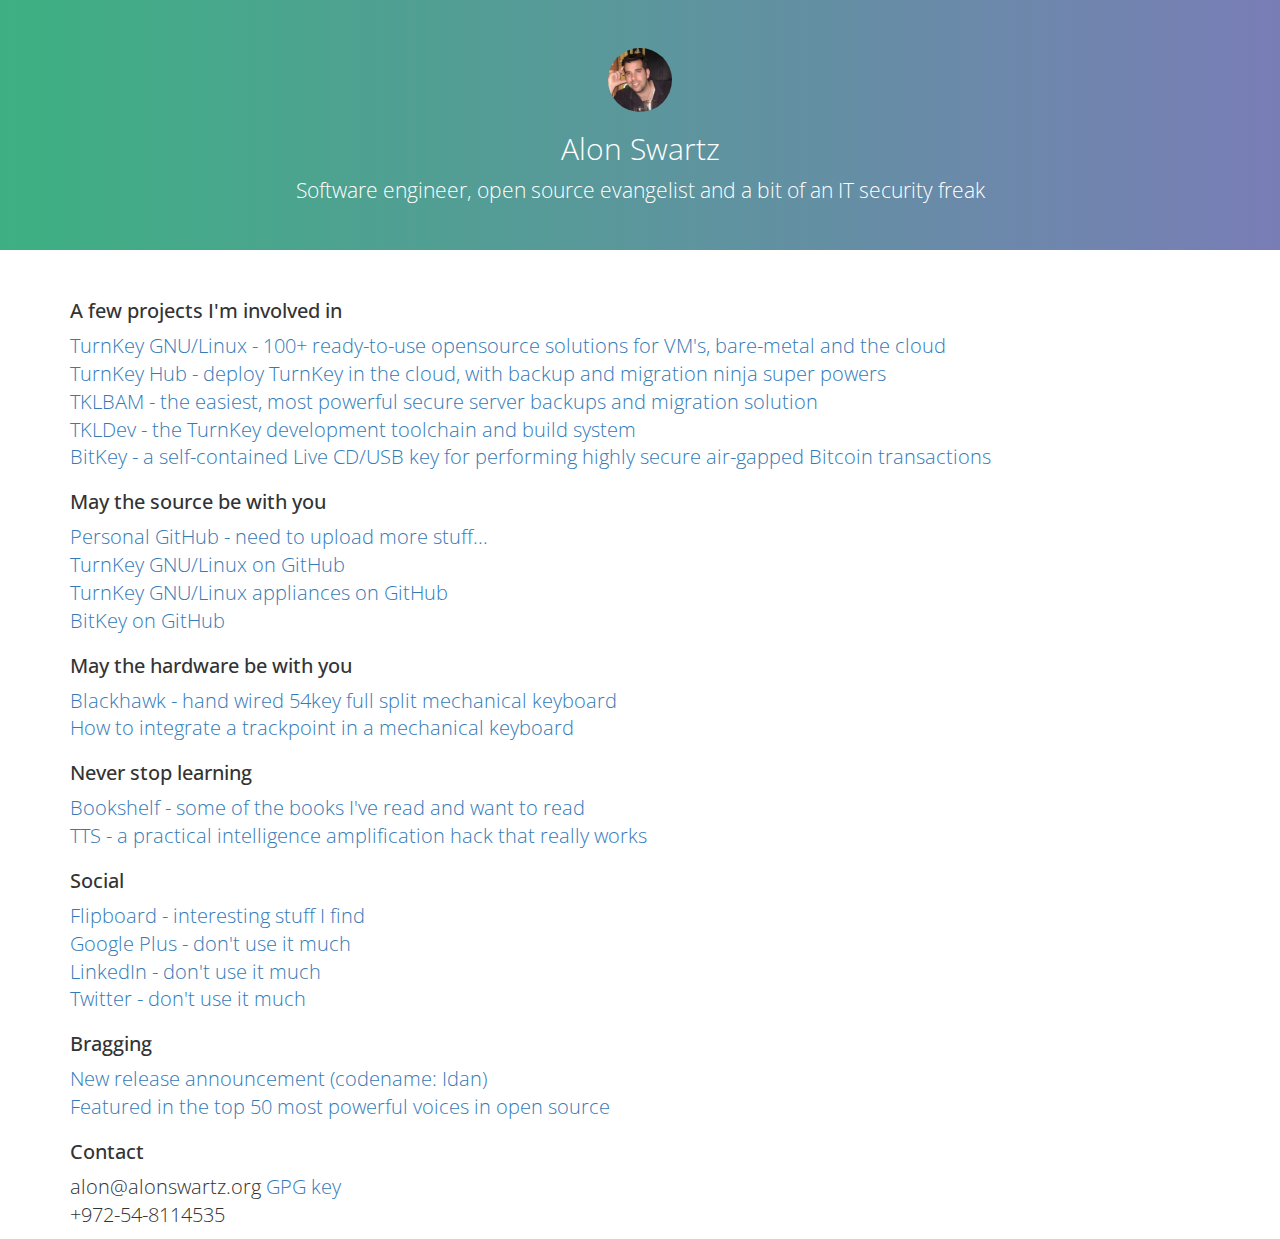
==== index.html @ 0eee307c "added trackpoint references" ====
<!DOCTYPE html>
<html lang="en">

<head>
  <meta charset="utf-8">
  <meta http-equiv="X-UA-Compatible" content="IE=edge">
  <meta name="viewport" content="width=device-width, initial-scale=1">

  <title>Alon Swartz</title>
  <link href="http://netdna.bootstrapcdn.com/bootstrap/3.3.1/css/bootstrap.min.css" rel="stylesheet" type="text/css">
  <link href="https://fonts.googleapis.com/css?family=Open+Sans:400,300,600,700,800" rel="stylesheet" type="text/css">
  <link rel="stylesheet" href="css/style.css" type="text/css">
  <link rel="shortcut icon" href="img/favicon.png">

  <script>
    (function(i,s,o,g,r,a,m){i['GoogleAnalyticsObject']=r;i[r]=i[r]||function(){
    (i[r].q=i[r].q||[]).push(arguments)},i[r].l=1*new Date();a=s.createElement(o),
    m=s.getElementsByTagName(o)[0];a.async=1;a.src=g;m.parentNode.insertBefore(a,m)
    })(window,document,'script','//www.google-analytics.com/analytics.js','ga');
    ga('create', 'UA-12889643-2', 'auto');
    ga('send', 'pageview');
  </script>
</head>

<body>
  <div class="jumbotron">
    <div class="container">
      <img width="64" height="64" src="img/alonswartz.png" class="img-circle"/>
      <h2>Alon Swartz</h2>
      <p>Software engineer, open source evangelist and a bit of an IT security freak</p>
    </div>
  </div>

  <div class="container container-links">
    <h1>A few projects I'm involved in</h1>
    <ul class="list-unstyled">
      <li><a href="http://www.turnkeylinux.org">TurnKey GNU/Linux - 100+ ready-to-use opensource solutions for VM's, bare-metal and the cloud</a></li>
      <li><a href="https://hub.turnkeylinux.org">TurnKey Hub - deploy TurnKey in the cloud, with backup and migration ninja super powers</a></li>
      <li><a href="http://www.turnkeylinux.org/tklbam">TKLBAM - the easiest, most powerful secure server backups and migration solution</a></li>
      <li><a href="https://www.turnkeylinux.org/tkldev">TKLDev - the TurnKey development toolchain and build system</a></li>
      <li><a href="http://bitkey.io">BitKey - a self-contained Live CD/USB key for performing highly secure air-gapped Bitcoin transactions</a></li>
    </ul>

    <h1>May the source be with you</h1>
    <ul class="list-unstyled">
      <li><a href="https://www.github.com/alonswartz">Personal GitHub - need to upload more stuff...</a></li>
      <li><a href="https://www.github.com/turnkeylinux">TurnKey GNU/Linux on GitHub</a></li>
      <li><a href="https://www.github.com/turnkeylinux-apps">TurnKey GNU/Linux appliances on GitHub</a></li>
      <li><a href="https://www.github.com/bitkey">BitKey on GitHub</a></li>
    </ul>

    <h1>May the hardware be with you</h1>
    <ul class="list-unstyled">
      <li><a href="/keyboards/blackhawk">Blackhawk - hand wired 54key full split mechanical keyboard</a></li>
      <li><a href="https://github.com/alonswartz/trackpoint">How to integrate a trackpoint in a mechanical keyboard</a></li>
    </ul>

    <h1>Never stop learning</h1>
    <ul class="list-unstyled">
      <li><a href="books/">Bookshelf - some of the books I've read and want to read</a></li>
      <li><a href="http://www.turnkeylinux.org/blog/practical-intelligence-amplification">TTS - a practical intelligence amplification hack that really works</a></li>
    </ul>

    <h1>Social</h1>
    <ul class="list-unstyled">
      <li><a href="https://flipboard.com/profile/alonswartz">Flipboard - interesting stuff I find</a></li>
      <li><a href="https://www.google.com/+alonswartz">Google Plus - don't use it much</a></li>
      <li><a href="https://www.linkedin.com/in/alonswartz">LinkedIn - don't use it much</a></li>
      <li><a href="https://www.twitter.com/alonswartz">Twitter - don't use it much</a></li>
    </ul>

    <h1>Bragging</h1>
    <ul class="list-unstyled">
      <li><a href="http://www.turnkeylinux.org/announcing-idan">New release announcement (codename: Idan)</a></li>
      <li><a href="http://www.mindtouch.com/blog/2010/03/17/mpv">Featured in the top 50 most powerful voices in open source</a></li>
    </ul>

    <h1>Contact</h1>
    <ul class="list-unstyled">
      <li>alon@alonswartz.org <a href="https://keybase.io/alonswartz">GPG key</a></li>
      <li>+972-54-8114535</li>
    </ul>
  </div>

</body>

</html>
---- css/style.css ----
body {
  font-family: "Open Sans", "FreightSansPro", "Helvetica Neue", Helvetica, Arial, sans-serif;
}
.jumbotron {
  color: #fff;
  text-align: center;
  height: 250px;
  background: -webkit-gradient(linear, 0% 0%, 100% 0%, from(rgb(61, 176, 130)), to(rgb(121, 125, 182)));
}
.jumbotron h2 {
  font-weight: 100;
}
.container-links h1 {
  font-size: 140%;
}
.container-links li {
  font-size: 140%;
  font-weight: 100;
}
.gr_grid_book_container {
  float: left;
  width: 98px;
  height: 160px;
  padding: 0px 0px;
  overflow: hidden;
}
.gr_grid_branding {
  display: none;
}
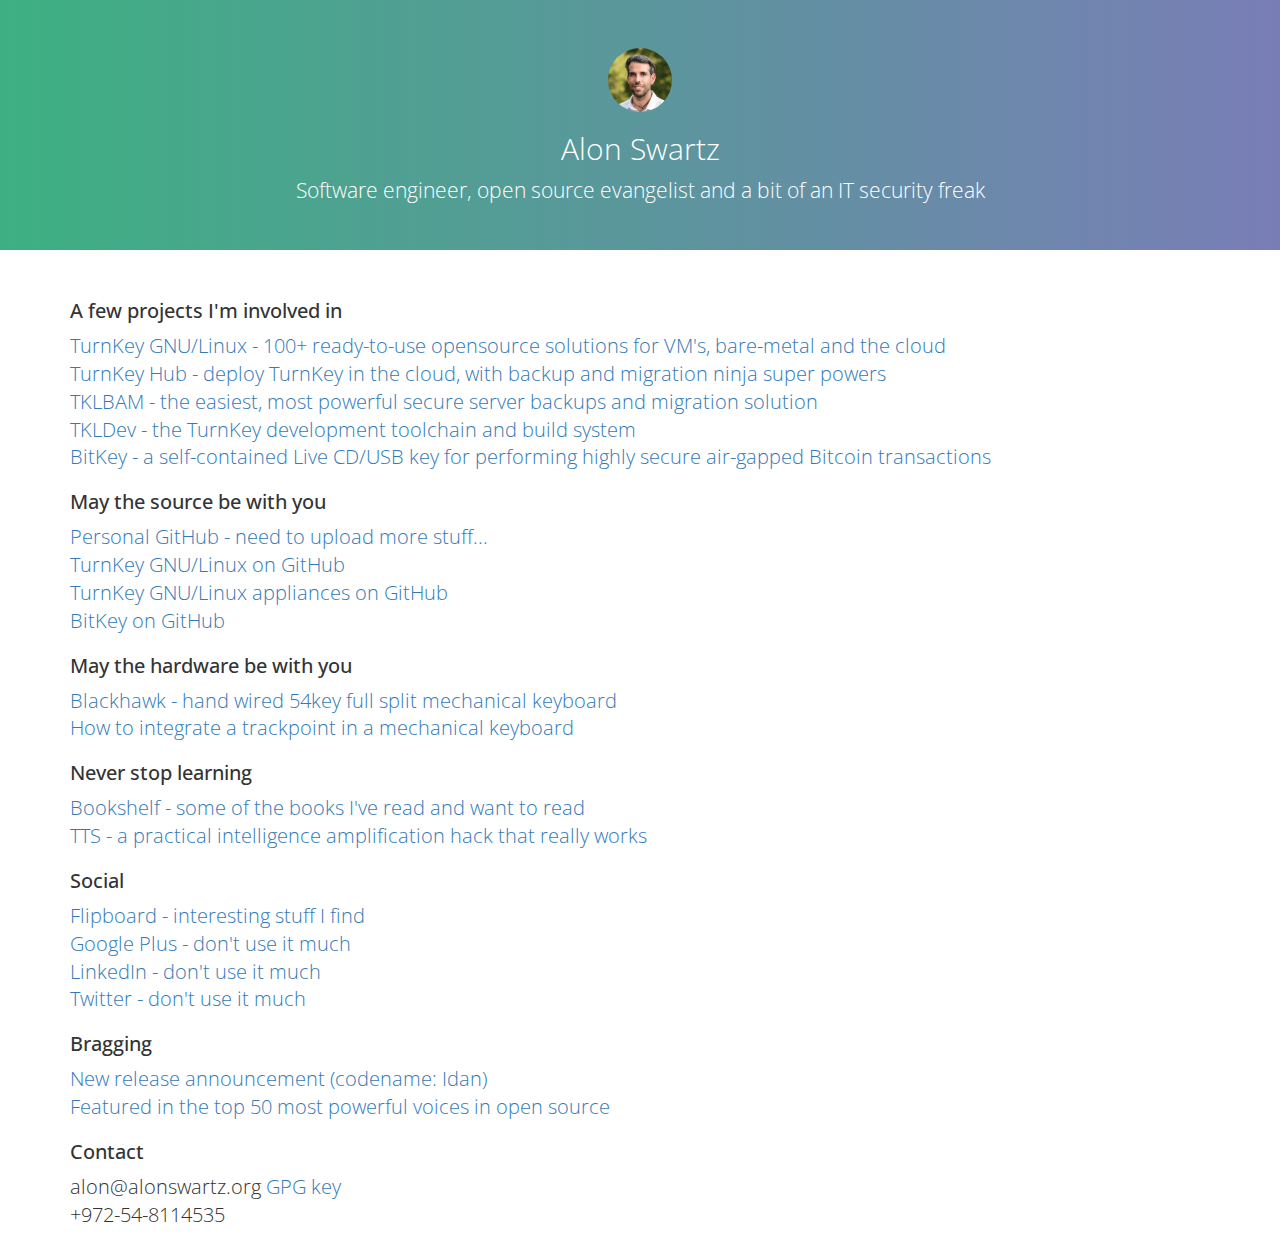
==== commit a7f4765e: "updated profile pic" ====
--- a/index.html
+++ b/index.html
@@ -1,87 +1,86 @@
-<!DOCTYPE html>
+<!doctype html>
 <html lang="en">
-
 <head>
   <meta charset="utf-8">
   <meta http-equiv="X-UA-Compatible" content="IE=edge">
   <meta name="viewport" content="width=device-width, initial-scale=1">
-
   <title>Alon Swartz</title>
   <link href="http://netdna.bootstrapcdn.com/bootstrap/3.3.1/css/bootstrap.min.css" rel="stylesheet" type="text/css">
   <link href="https://fonts.googleapis.com/css?family=Open+Sans:400,300,600,700,800" rel="stylesheet" type="text/css">
-  <link rel="stylesheet" href="css/style.css" type="text/css">
-  <link rel="shortcut icon" href="img/favicon.png">
-
-  <script>
-    (function(i,s,o,g,r,a,m){i['GoogleAnalyticsObject']=r;i[r]=i[r]||function(){
-    (i[r].q=i[r].q||[]).push(arguments)},i[r].l=1*new Date();a=s.createElement(o),
-    m=s.getElementsByTagName(o)[0];a.async=1;a.src=g;m.parentNode.insertBefore(a,m)
-    })(window,document,'script','//www.google-analytics.com/analytics.js','ga');
-    ga('create', 'UA-12889643-2', 'auto');
-    ga('send', 'pageview');
-  </script>
+  <link rel="stylesheet" href="./css/style.css" type="text/css">
+  <link rel="shortcut icon" href="./img/favicon.ico">
+<script>
+  (function(i,s,o,g,r,a,m){i['GoogleAnalyticsObject']=r;i[r]=i[r]||function(){
+  (i[r].q=i[r].q||[]).push(arguments)},i[r].l=1*new Date();a=s.createElement(o),
+  m=s.getElementsByTagName(o)[0];a.async=1;a.src=g;m.parentNode.insertBefore(a,m)
+  })(window,document,'script','//www.google-analytics.com/analytics.js','ga');
+  ga('create', 'UA-12889643-2', 'auto');
+  ga('send', 'pageview');
+</script>
 </head>
 
 <body>
-  <div class="jumbotron">
-    <div class="container">
-      <img width="64" height="64" src="img/alonswartz.png" class="img-circle"/>
-      <h2>Alon Swartz</h2>
-      <p>Software engineer, open source evangelist and a bit of an IT security freak</p>
-    </div>
+<div class="jumbotron">
+  <div class="container">
+    <a href="/"><img width="64" height="64" src="./img/alonswartz.png" class="img-circle"/></a>
+    <h2>Alon Swartz</h2>
+    <p>Software engineer, open source evangelist and a bit of an IT security freak</p>
   </div>
+</div>
+  
+<div class="container container-links">
+  <h1>A few projects I'm involved in</h1>
+  <ul class="list-unstyled">
+    <li><a href="http://www.turnkeylinux.org">TurnKey GNU/Linux - 100+ ready-to-use opensource solutions for VM's, bare-metal and the cloud</a></li>
+    <li><a href="https://hub.turnkeylinux.org">TurnKey Hub - deploy TurnKey in the cloud, with backup and migration ninja super powers</a></li>
+    <li><a href="http://www.turnkeylinux.org/tklbam">TKLBAM - the easiest, most powerful secure server backups and migration solution</a></li>
+    <li><a href="https://www.turnkeylinux.org/tkldev">TKLDev - the TurnKey development toolchain and build system</a></li>
+    <li><a href="http://bitkey.io">BitKey - a self-contained Live CD/USB key for performing highly secure air-gapped Bitcoin transactions</a></li>
+  </ul>
 
-  <div class="container container-links">
-    <h1>A few projects I'm involved in</h1>
-    <ul class="list-unstyled">
-      <li><a href="http://www.turnkeylinux.org">TurnKey GNU/Linux - 100+ ready-to-use opensource solutions for VM's, bare-metal and the cloud</a></li>
-      <li><a href="https://hub.turnkeylinux.org">TurnKey Hub - deploy TurnKey in the cloud, with backup and migration ninja super powers</a></li>
-      <li><a href="http://www.turnkeylinux.org/tklbam">TKLBAM - the easiest, most powerful secure server backups and migration solution</a></li>
-      <li><a href="https://www.turnkeylinux.org/tkldev">TKLDev - the TurnKey development toolchain and build system</a></li>
-      <li><a href="http://bitkey.io">BitKey - a self-contained Live CD/USB key for performing highly secure air-gapped Bitcoin transactions</a></li>
-    </ul>
+  <h1>May the source be with you</h1>
+  <ul class="list-unstyled">
+    <li><a href="https://www.github.com/alonswartz">Personal GitHub - need to upload more stuff...</a></li>
+    <li><a href="https://www.github.com/turnkeylinux">TurnKey GNU/Linux on GitHub</a></li>
+    <li><a href="https://www.github.com/turnkeylinux-apps">TurnKey GNU/Linux appliances on GitHub</a></li>
+    <li><a href="https://www.github.com/bitkey">BitKey on GitHub</a></li>
+  </ul>
 
-    <h1>May the source be with you</h1>
-    <ul class="list-unstyled">
-      <li><a href="https://www.github.com/alonswartz">Personal GitHub - need to upload more stuff...</a></li>
-      <li><a href="https://www.github.com/turnkeylinux">TurnKey GNU/Linux on GitHub</a></li>
-      <li><a href="https://www.github.com/turnkeylinux-apps">TurnKey GNU/Linux appliances on GitHub</a></li>
-      <li><a href="https://www.github.com/bitkey">BitKey on GitHub</a></li>
-    </ul>
+  <h1>May the hardware be with you</h1>
+  <ul class="list-unstyled">
+    <li><a href="/keyboards/blackhawk">Blackhawk - hand wired 54key full split mechanical keyboard</a></li>
+    <li><a href="https://github.com/alonswartz/trackpoint">How to integrate a trackpoint in a mechanical keyboard</a></li>
+  </ul>
 
-    <h1>May the hardware be with you</h1>
-    <ul class="list-unstyled">
-      <li><a href="/keyboards/blackhawk">Blackhawk - hand wired 54key full split mechanical keyboard</a></li>
-      <li><a href="https://github.com/alonswartz/trackpoint">How to integrate a trackpoint in a mechanical keyboard</a></li>
-    </ul>
+  <h1>Never stop learning</h1>
+  <ul class="list-unstyled">
+    <li><a href="books/">Bookshelf - some of the books I've read and want to read</a></li>
+    <li><a href="http://www.turnkeylinux.org/blog/practical-intelligence-amplification">TTS - a practical intelligence amplification hack that really works</a></li>
+  </ul>
 
-    <h1>Never stop learning</h1>
-    <ul class="list-unstyled">
-      <li><a href="books/">Bookshelf - some of the books I've read and want to read</a></li>
-      <li><a href="http://www.turnkeylinux.org/blog/practical-intelligence-amplification">TTS - a practical intelligence amplification hack that really works</a></li>
-    </ul>
+  <h1>Social</h1>
+  <ul class="list-unstyled">
+    <li><a href="https://flipboard.com/profile/alonswartz">Flipboard - interesting stuff I find</a></li>
+    <li><a href="https://www.google.com/+alonswartz">Google Plus - don't use it much</a></li>
+    <li><a href="https://www.linkedin.com/in/alonswartz">LinkedIn - don't use it much</a></li>
+    <li><a href="https://www.twitter.com/alonswartz">Twitter - don't use it much</a></li>
+  </ul>
 
-    <h1>Social</h1>
-    <ul class="list-unstyled">
-      <li><a href="https://flipboard.com/profile/alonswartz">Flipboard - interesting stuff I find</a></li>
-      <li><a href="https://www.google.com/+alonswartz">Google Plus - don't use it much</a></li>
-      <li><a href="https://www.linkedin.com/in/alonswartz">LinkedIn - don't use it much</a></li>
-      <li><a href="https://www.twitter.com/alonswartz">Twitter - don't use it much</a></li>
-    </ul>
+  <h1>Bragging</h1>
+  <ul class="list-unstyled">
+    <li><a href="http://www.turnkeylinux.org/announcing-idan">New release announcement (codename: Idan)</a></li>
+    <li><a href="http://www.mindtouch.com/blog/2010/03/17/mpv">Featured in the top 50 most powerful voices in open source</a></li>
+  </ul>
 
-    <h1>Bragging</h1>
-    <ul class="list-unstyled">
-      <li><a href="http://www.turnkeylinux.org/announcing-idan">New release announcement (codename: Idan)</a></li>
-      <li><a href="http://www.mindtouch.com/blog/2010/03/17/mpv">Featured in the top 50 most powerful voices in open source</a></li>
-    </ul>
+  <h1>Contact</h1>
+  <ul class="list-unstyled">
+    <li>alon@alonswartz.org <a href="https://keybase.io/alonswartz">GPG key</a></li>
+    <li>+972-54-8114535</li>
+  </ul>
+</div>
 
-    <h1>Contact</h1>
-    <ul class="list-unstyled">
-      <li>alon@alonswartz.org <a href="https://keybase.io/alonswartz">GPG key</a></li>
-      <li>+972-54-8114535</li>
-    </ul>
-  </div>
 
 </body>
 
 </html>
+
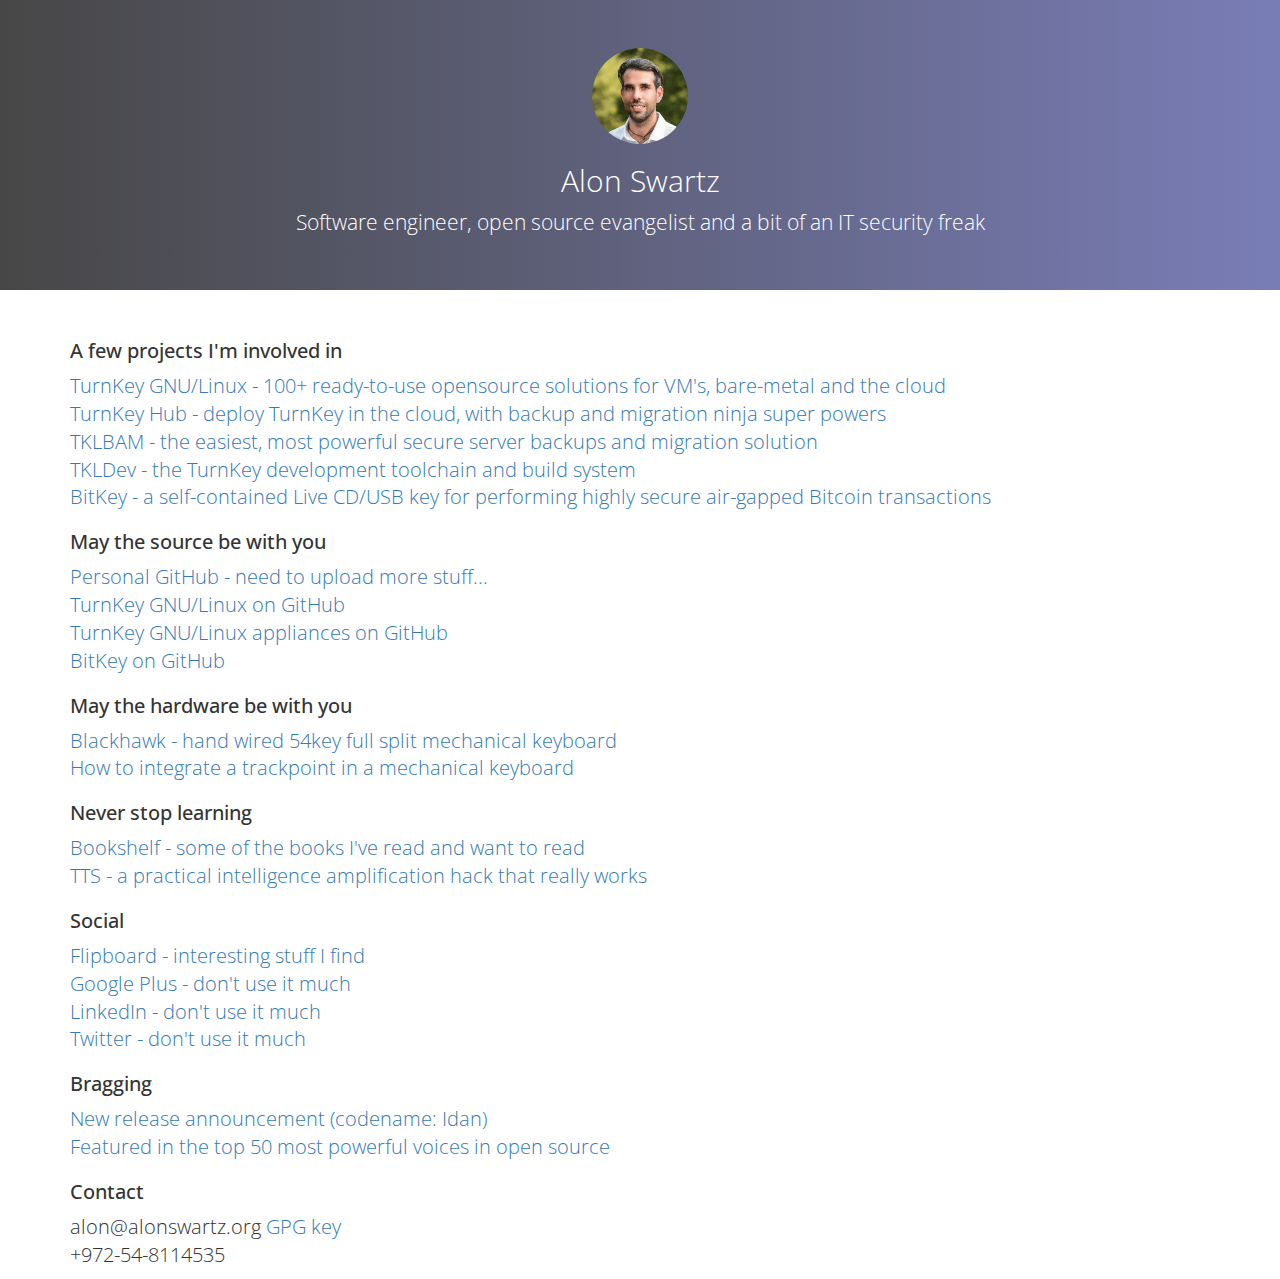
==== commit fd8c2c36: "updated header styling" ====
--- a/index.html
+++ b/index.html
@@ -22,7 +22,7 @@
 <body>
 <div class="jumbotron">
   <div class="container">
-    <a href="/"><img width="64" height="64" src="./img/alonswartz.png" class="img-circle"/></a>
+    <a href="/"><img width="96" height="96" src="./img/alonswartz.png" class="img-circle"/></a>
     <h2>Alon Swartz</h2>
     <p>Software engineer, open source evangelist and a bit of an IT security freak</p>
   </div>
--- a/css/style.css
+++ b/css/style.css
@@ -4,8 +4,8 @@
 .jumbotron {
   color: #fff;
   text-align: center;
-  height: 250px;
-  background: -webkit-gradient(linear, 0% 0%, 100% 0%, from(rgb(61, 176, 130)), to(rgb(121, 125, 182)));
+  height: 290px;
+  background: -webkit-gradient(linear, 0% 0%, 100% 0%, from(rgb(71, 71, 71)), to(rgb(121, 125, 182)));
 }
 .jumbotron h2 {
   font-weight: 100;
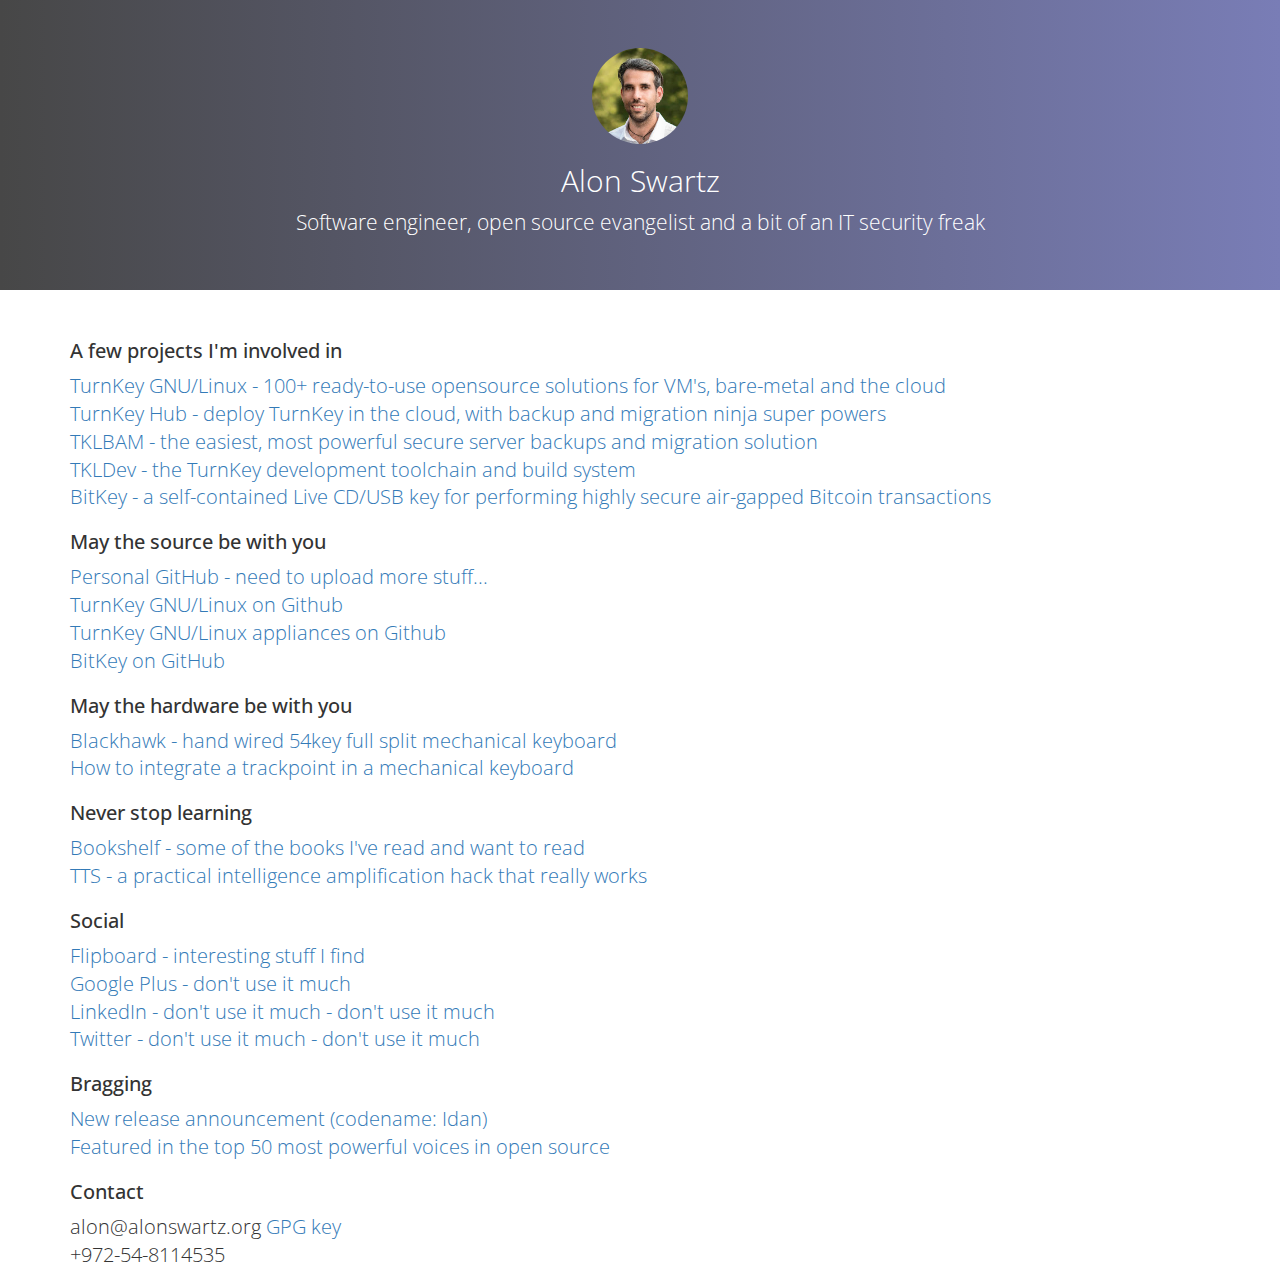
==== commit 59ecd87b: "added projects support" ====
--- a/index.html
+++ b/index.html
@@ -30,47 +30,53 @@
   
 <div class="container container-links">
   <h1>A few projects I'm involved in</h1>
-  <ul class="list-unstyled">
-    <li><a href="http://www.turnkeylinux.org">TurnKey GNU/Linux - 100+ ready-to-use opensource solutions for VM's, bare-metal and the cloud</a></li>
-    <li><a href="https://hub.turnkeylinux.org">TurnKey Hub - deploy TurnKey in the cloud, with backup and migration ninja super powers</a></li>
-    <li><a href="http://www.turnkeylinux.org/tklbam">TKLBAM - the easiest, most powerful secure server backups and migration solution</a></li>
-    <li><a href="https://www.turnkeylinux.org/tkldev">TKLDev - the TurnKey development toolchain and build system</a></li>
-    <li><a href="http://bitkey.io">BitKey - a self-contained Live CD/USB key for performing highly secure air-gapped Bitcoin transactions</a></li>
-  </ul>
+<ul class="list-unstyled">
+  <li><a href="https://www.turnkeylinux.org/">TurnKey GNU/Linux - 100+ ready-to-use opensource solutions for VM's, bare-metal and the cloud</a></li>
+  <li><a href="https://hub.turnkeylinux.org/">TurnKey Hub - deploy TurnKey in the cloud, with backup and migration ninja super powers</a></li>
+  <li><a href="https://www.turnkeylinux.org/tklbam">TKLBAM - the easiest, most powerful secure server backups and migration solution</a></li>
+  <li><a href="https://www.turnkeylinux.org/tkldev">TKLDev - the TurnKey development toolchain and build system</a></li>
+  <li><a href="https://bitkey.io">BitKey - a self-contained Live CD/USB key for performing highly secure air-gapped Bitcoin transactions</a></li>
+</ul>
+
 
   <h1>May the source be with you</h1>
-  <ul class="list-unstyled">
-    <li><a href="https://www.github.com/alonswartz">Personal GitHub - need to upload more stuff...</a></li>
-    <li><a href="https://www.github.com/turnkeylinux">TurnKey GNU/Linux on GitHub</a></li>
-    <li><a href="https://www.github.com/turnkeylinux-apps">TurnKey GNU/Linux appliances on GitHub</a></li>
-    <li><a href="https://www.github.com/bitkey">BitKey on GitHub</a></li>
-  </ul>
+<ul class="list-unstyled">
+  <li><a href="https://github.com/alonswartz">Personal GitHub - need to upload more stuff...</a></li>
+  <li><a href="https://github.com/turnkeylinux">TurnKey GNU/Linux on Github</a></li>
+  <li><a href="https://github.com/turnkeylinux-apps">TurnKey GNU/Linux appliances on Github</a></li>
+  <li><a href="https://github.com/bitkey">BitKey on GitHub</a></li>
+</ul>
+
 
   <h1>May the hardware be with you</h1>
-  <ul class="list-unstyled">
-    <li><a href="/keyboards/blackhawk">Blackhawk - hand wired 54key full split mechanical keyboard</a></li>
-    <li><a href="https://github.com/alonswartz/trackpoint">How to integrate a trackpoint in a mechanical keyboard</a></li>
-  </ul>
+<ul class="list-unstyled">
+  <li><a href="/keyboards/blackhawk">Blackhawk - hand wired 54key full split mechanical keyboard</a></li>
+  <li><a href="https://github.com/alonswartz/trackpoint">How to integrate a trackpoint in a mechanical keyboard</a></li>
+</ul>
+
 
   <h1>Never stop learning</h1>
-  <ul class="list-unstyled">
-    <li><a href="books/">Bookshelf - some of the books I've read and want to read</a></li>
-    <li><a href="http://www.turnkeylinux.org/blog/practical-intelligence-amplification">TTS - a practical intelligence amplification hack that really works</a></li>
-  </ul>
+<ul class="list-unstyled">
+  <li><a href="books/">Bookshelf - some of the books I've read and want to read</a></li>
+  <li><a href="http://www.turnkeylinux.org/blog/practical-intelligence-amplification">TTS - a practical intelligence amplification hack that really works</a></li>
+</ul>
+
 
   <h1>Social</h1>
-  <ul class="list-unstyled">
-    <li><a href="https://flipboard.com/profile/alonswartz">Flipboard - interesting stuff I find</a></li>
-    <li><a href="https://www.google.com/+alonswartz">Google Plus - don't use it much</a></li>
-    <li><a href="https://www.linkedin.com/in/alonswartz">LinkedIn - don't use it much</a></li>
-    <li><a href="https://www.twitter.com/alonswartz">Twitter - don't use it much</a></li>
-  </ul>
+<ul class="list-unstyled">
+  <li><a href="https://flipboard.com/profile/alonswartz">Flipboard - interesting stuff I find</a></li>
+  <li><a href="https://www.google.com/+alonswartz">Google Plus - don't use it much</a></li>
+  <li><a href="https://www.linkedin.com/in/alonswartz">LinkedIn - don't use it much - don't use it much</a></li>
+  <li><a href="https://www.twitter.com/alonswartz">Twitter - don't use it much - don't use it much</a></li>
+</ul>
+
 
   <h1>Bragging</h1>
-  <ul class="list-unstyled">
-    <li><a href="http://www.turnkeylinux.org/announcing-idan">New release announcement (codename: Idan)</a></li>
-    <li><a href="http://www.mindtouch.com/blog/2010/03/17/mpv">Featured in the top 50 most powerful voices in open source</a></li>
-  </ul>
+<ul class="list-unstyled">
+  <li><a href="http://www.turnkeylinux.org/announcing-idan">New release announcement (codename: Idan)</a></li>
+  <li><a href="http://www.mindtouch.com/blog/2010/03/17/mpv">Featured in the top 50 most powerful voices in open source</a></li>
+</ul>
+
 
   <h1>Contact</h1>
   <ul class="list-unstyled">
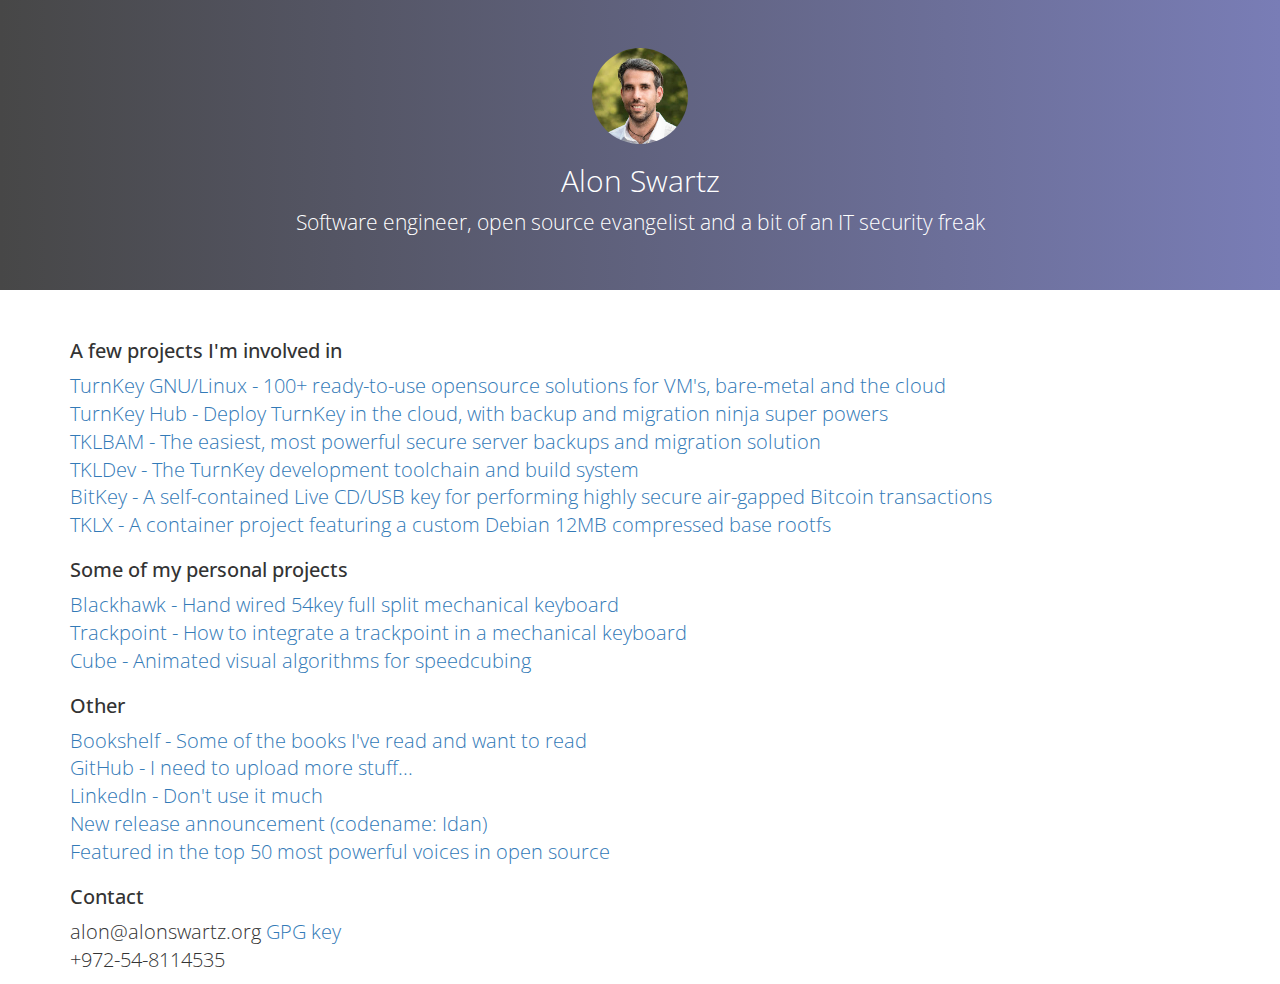
==== commit 2228f233: "reorganized and updated projects" ====
--- a/index.html
+++ b/index.html
@@ -32,47 +32,27 @@
   <h1>A few projects I'm involved in</h1>
 <ul class="list-unstyled">
   <li><a href="https://www.turnkeylinux.org/">TurnKey GNU/Linux - 100+ ready-to-use opensource solutions for VM's, bare-metal and the cloud</a></li>
-  <li><a href="https://hub.turnkeylinux.org/">TurnKey Hub - deploy TurnKey in the cloud, with backup and migration ninja super powers</a></li>
-  <li><a href="https://www.turnkeylinux.org/tklbam">TKLBAM - the easiest, most powerful secure server backups and migration solution</a></li>
-  <li><a href="https://www.turnkeylinux.org/tkldev">TKLDev - the TurnKey development toolchain and build system</a></li>
-  <li><a href="https://bitkey.io">BitKey - a self-contained Live CD/USB key for performing highly secure air-gapped Bitcoin transactions</a></li>
+  <li><a href="https://hub.turnkeylinux.org/">TurnKey Hub - Deploy TurnKey in the cloud, with backup and migration ninja super powers</a></li>
+  <li><a href="https://www.turnkeylinux.org/tklbam">TKLBAM - The easiest, most powerful secure server backups and migration solution</a></li>
+  <li><a href="https://www.turnkeylinux.org/tkldev">TKLDev - The TurnKey development toolchain and build system</a></li>
+  <li><a href="https://bitkey.io">BitKey - A self-contained Live CD/USB key for performing highly secure air-gapped Bitcoin transactions</a></li>
+  <li><a href="https://github.com/tklx/base">TKLX - A container project featuring a custom Debian 12MB compressed base rootfs</a></li>
 </ul>
 
 
-  <h1>May the source be with you</h1>
+  <h1>Some of my personal projects</h1>
 <ul class="list-unstyled">
-  <li><a href="https://github.com/alonswartz">Personal GitHub - need to upload more stuff...</a></li>
-  <li><a href="https://github.com/turnkeylinux">TurnKey GNU/Linux on Github</a></li>
-  <li><a href="https://github.com/turnkeylinux-apps">TurnKey GNU/Linux appliances on Github</a></li>
-  <li><a href="https://github.com/bitkey">BitKey on GitHub</a></li>
+  <li><a href="/keyboards/blackhawk">Blackhawk - Hand wired 54key full split mechanical keyboard</a></li>
+  <li><a href="https://github.com/alonswartz/trackpoint">Trackpoint - How to integrate a trackpoint in a mechanical keyboard</a></li>
+  <li><a href="http://www.alonswartz.org/cube">Cube - Animated visual algorithms for speedcubing</a></li>
 </ul>
 
 
-  <h1>May the hardware be with you</h1>
+  <h1>Other</h1>
 <ul class="list-unstyled">
-  <li><a href="/keyboards/blackhawk">Blackhawk - hand wired 54key full split mechanical keyboard</a></li>
-  <li><a href="https://github.com/alonswartz/trackpoint">How to integrate a trackpoint in a mechanical keyboard</a></li>
-</ul>
-
-
-  <h1>Never stop learning</h1>
-<ul class="list-unstyled">
-  <li><a href="books/">Bookshelf - some of the books I've read and want to read</a></li>
-  <li><a href="http://www.turnkeylinux.org/blog/practical-intelligence-amplification">TTS - a practical intelligence amplification hack that really works</a></li>
-</ul>
-
-
-  <h1>Social</h1>
-<ul class="list-unstyled">
-  <li><a href="https://flipboard.com/profile/alonswartz">Flipboard - interesting stuff I find</a></li>
-  <li><a href="https://www.google.com/+alonswartz">Google Plus - don't use it much</a></li>
-  <li><a href="https://www.linkedin.com/in/alonswartz">LinkedIn - don't use it much - don't use it much</a></li>
-  <li><a href="https://www.twitter.com/alonswartz">Twitter - don't use it much - don't use it much</a></li>
-</ul>
-
-
-  <h1>Bragging</h1>
-<ul class="list-unstyled">
+  <li><a href="books/">Bookshelf - Some of the books I've read and want to read</a></li>
+  <li><a href="https://github.com/alonswartz">GitHub - I need to upload more stuff...</a></li>
+  <li><a href="https://www.linkedin.com/in/alonswartz">LinkedIn - Don't use it much</a></li>
   <li><a href="http://www.turnkeylinux.org/announcing-idan">New release announcement (codename: Idan)</a></li>
   <li><a href="http://www.mindtouch.com/blog/2010/03/17/mpv">Featured in the top 50 most powerful voices in open source</a></li>
 </ul>
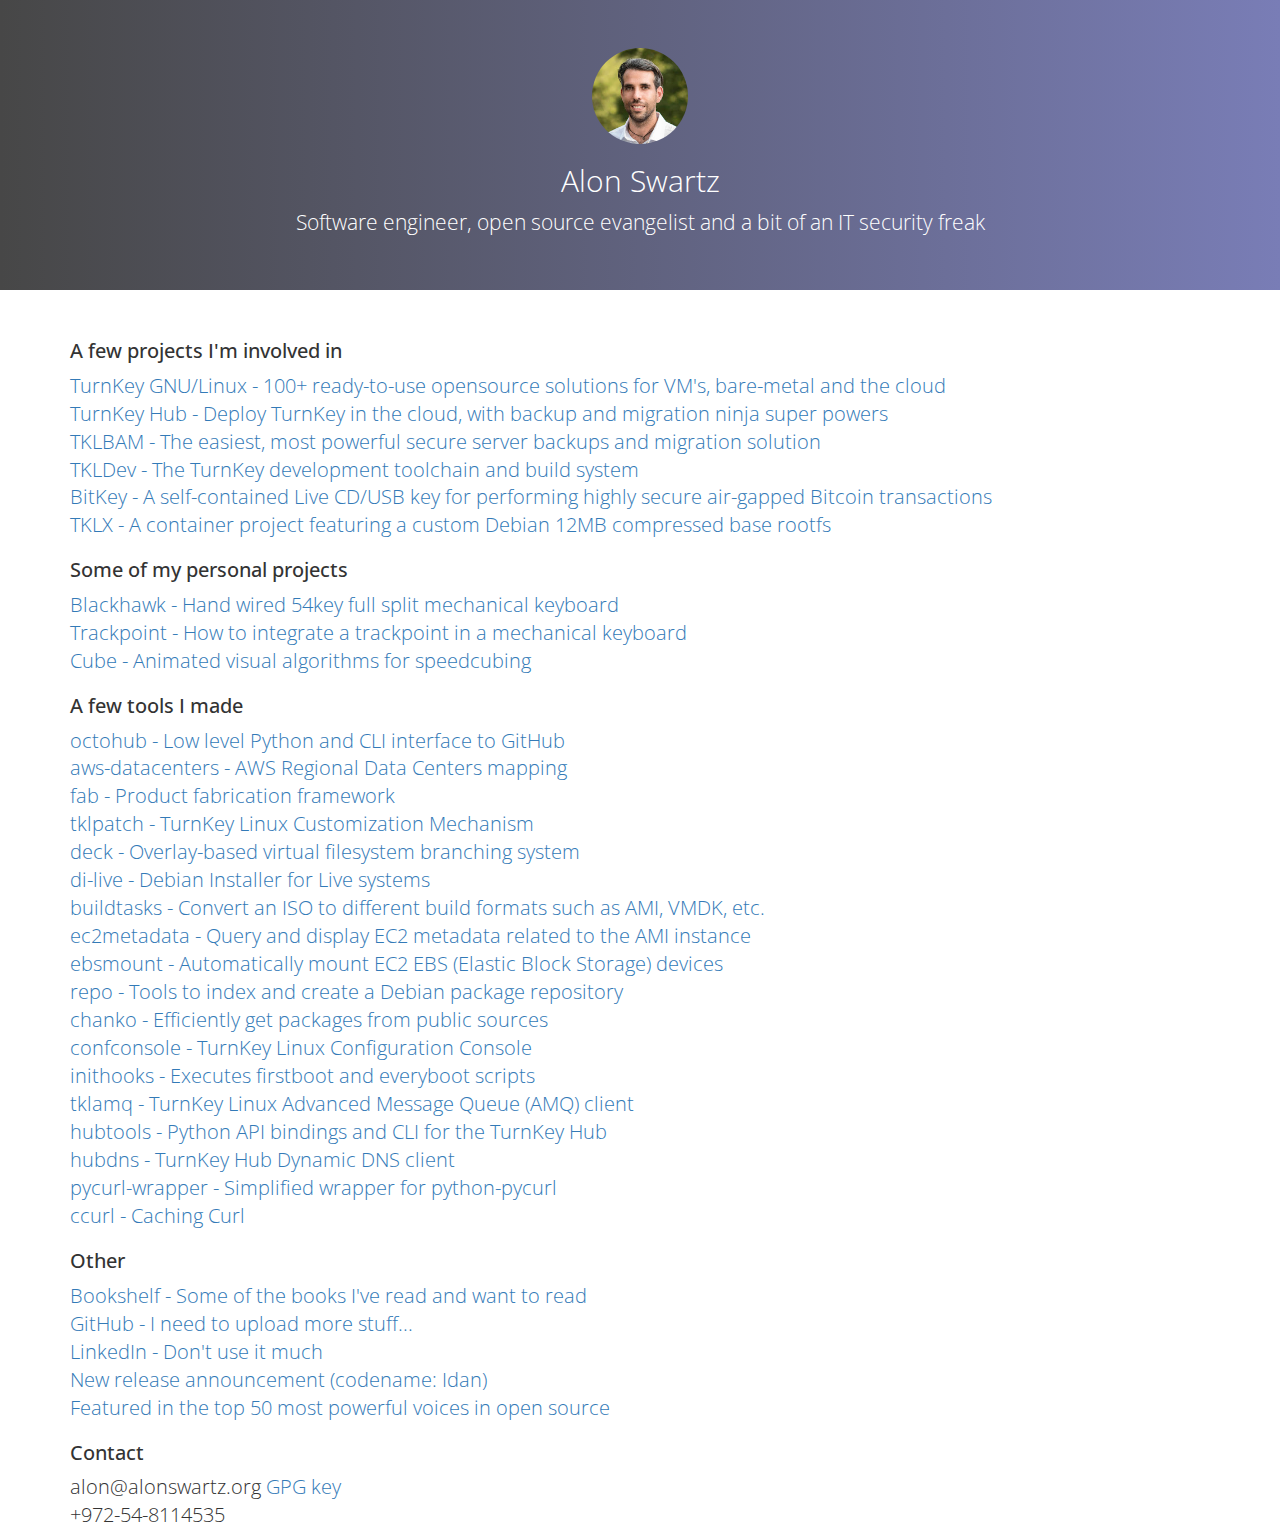
==== commit ae1b778d: "added tools" ====
--- a/index.html
+++ b/index.html
@@ -48,6 +48,29 @@
 </ul>
 
 
+  <h1>A few tools I made</h1>
+<ul class="list-unstyled">
+  <li><a href="https://github.com/turnkeylinux/octohub">octohub - Low level Python and CLI interface to GitHub</a></li>
+  <li><a href="https://github.com/turnkeylinux/aws-datacenters">aws-datacenters - AWS Regional Data Centers mapping</a></li>
+  <li><a href="https://github.com/turnkeylinux/fab">fab - Product fabrication framework</a></li>
+  <li><a href="https://github.com/turnkeylinux/tklpatch">tklpatch - TurnKey Linux Customization Mechanism</a></li>
+  <li><a href="https://github.com/turnkeylinux/deck">deck - Overlay-based virtual filesystem branching system</a></li>
+  <li><a href="https://github.com/turnkeylinux/di-live">di-live - Debian Installer for Live systems</a></li>
+  <li><a href="https://github.com/turnkeylinux/buildtasks">buildtasks - Convert an ISO to different build formats such as AMI, VMDK, etc.</a></li>
+  <li><a href="https://github.com/turnkeylinux/ec2metadata">ec2metadata - Query and display EC2 metadata related to the AMI instance</a></li>
+  <li><a href="https://github.com/turnkeylinux/ebsmount">ebsmount - Automatically mount EC2 EBS (Elastic Block Storage) devices</a></li>
+  <li><a href="https://github.com/turnkeylinux/repo">repo - Tools to index and create a Debian package repository</a></li>
+  <li><a href="https://github.com/turnkeylinux/chanko">chanko - Efficiently get packages from public sources</a></li>
+  <li><a href="https://github.com/turnkeylinux/confconsole">confconsole - TurnKey Linux Configuration Console</a></li>
+  <li><a href="https://github.com/turnkeylinux/inithooks">inithooks - Executes firstboot and everyboot scripts</a></li>
+  <li><a href="https://github.com/turnkeylinux/tklamq">tklamq - TurnKey Linux Advanced Message Queue (AMQ) client</a></li>
+  <li><a href="https://github.com/turnkeylinux/hubtools">hubtools - Python API bindings and CLI for the TurnKey Hub</a></li>
+  <li><a href="https://github.com/turnkeylinux/hubdns">hubdns - TurnKey Hub Dynamic DNS client</a></li>
+  <li><a href="https://github.com/turnkeylinux/pycurl-wrapper">pycurl-wrapper - Simplified wrapper for python-pycurl</a></li>
+  <li><a href="https://github.com/turnkeylinux/ccurl">ccurl - Caching Curl</a></li>
+</ul>
+
+
   <h1>Other</h1>
 <ul class="list-unstyled">
   <li><a href="books/">Bookshelf - Some of the books I've read and want to read</a></li>
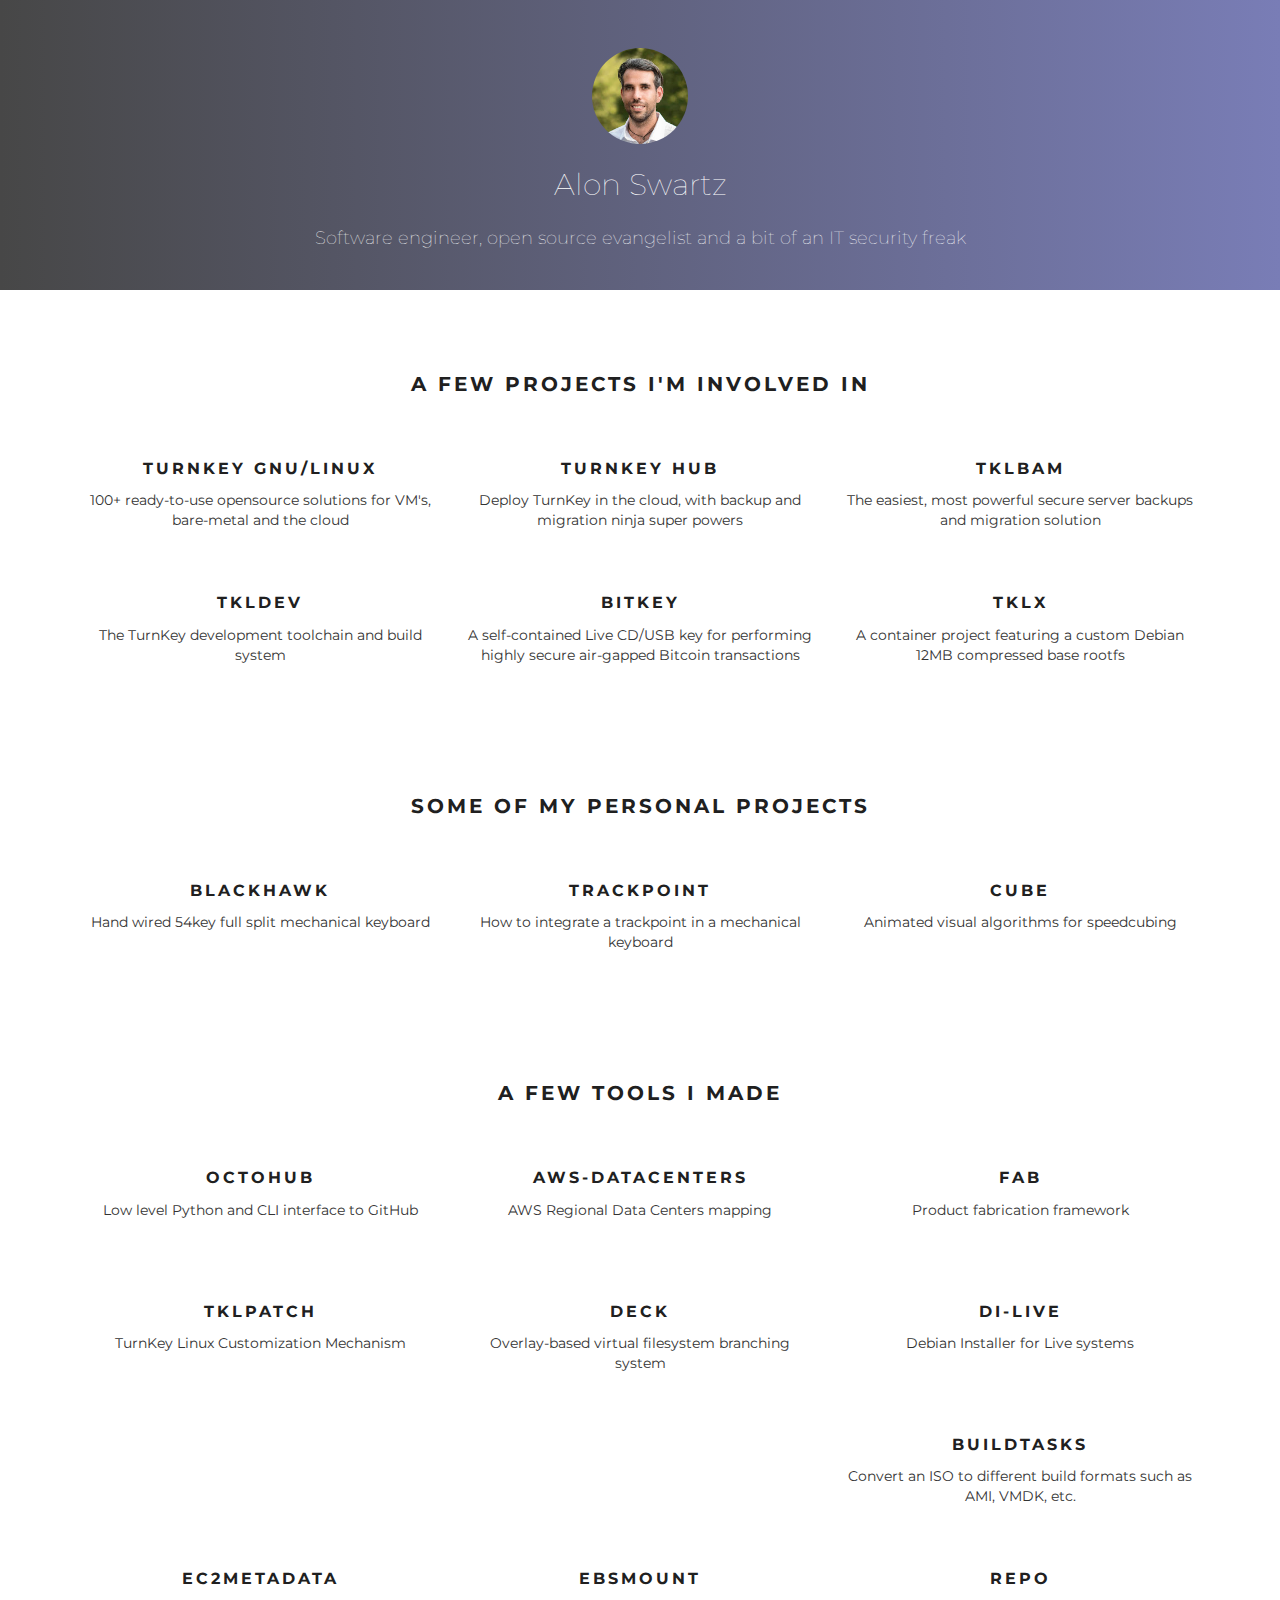
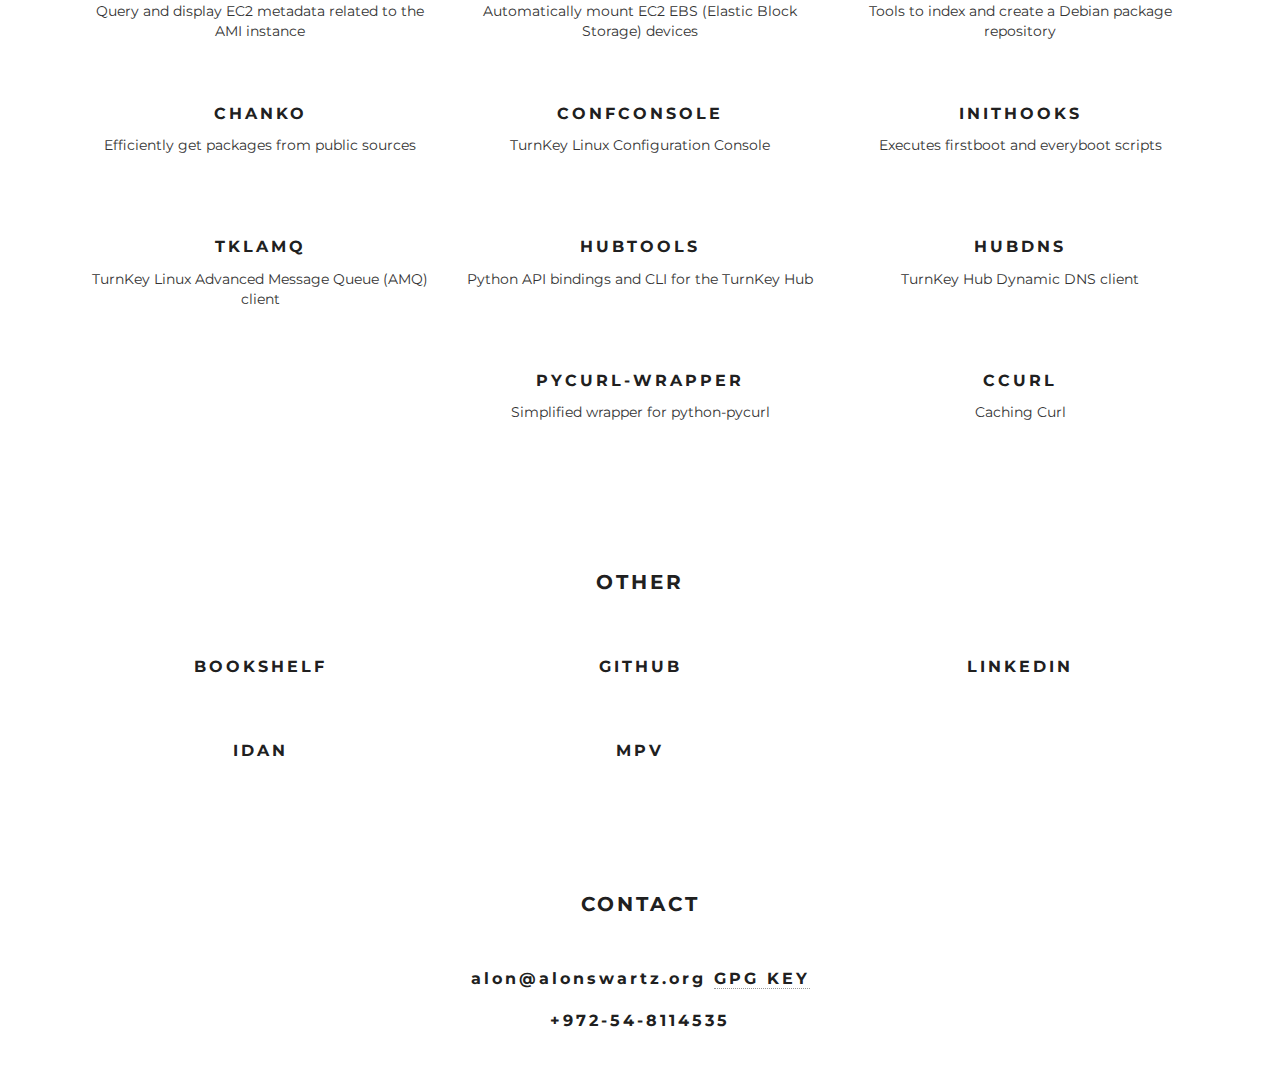
==== commit 6d304431: "updated fonts, styling and projects layout" ====
--- a/index.html
+++ b/index.html
@@ -6,7 +6,7 @@
   <meta name="viewport" content="width=device-width, initial-scale=1">
   <title>Alon Swartz</title>
   <link href="http://netdna.bootstrapcdn.com/bootstrap/3.3.1/css/bootstrap.min.css" rel="stylesheet" type="text/css">
-  <link href="https://fonts.googleapis.com/css?family=Open+Sans:400,300,600,700,800" rel="stylesheet" type="text/css">
+<link href="https://fonts.googleapis.com/css?family=Lora|Montserrat:400,500,600,700|Open+Sans:400,400i,700" rel="stylesheet">
   <link rel="stylesheet" href="./css/style.css" type="text/css">
   <link rel="shortcut icon" href="./img/favicon.ico">
 <script>
@@ -24,68 +24,151 @@
   <div class="container">
     <a href="/"><img width="96" height="96" src="./img/alonswartz.png" class="img-circle"/></a>
     <h2>Alon Swartz</h2>
-    <p>Software engineer, open source evangelist and a bit of an IT security freak</p>
+    <h3>Software engineer, open source evangelist and a bit of an IT security freak</h3>
   </div>
 </div>
   
 <div class="container container-links">
   <h1>A few projects I'm involved in</h1>
-<ul class="list-unstyled">
-  <li><a href="https://www.turnkeylinux.org/">TurnKey GNU/Linux - 100+ ready-to-use opensource solutions for VM's, bare-metal and the cloud</a></li>
-  <li><a href="https://hub.turnkeylinux.org/">TurnKey Hub - Deploy TurnKey in the cloud, with backup and migration ninja super powers</a></li>
-  <li><a href="https://www.turnkeylinux.org/tklbam">TKLBAM - The easiest, most powerful secure server backups and migration solution</a></li>
-  <li><a href="https://www.turnkeylinux.org/tkldev">TKLDev - The TurnKey development toolchain and build system</a></li>
-  <li><a href="https://bitkey.io">BitKey - A self-contained Live CD/USB key for performing highly secure air-gapped Bitcoin transactions</a></li>
-  <li><a href="https://github.com/tklx/base">TKLX - A container project featuring a custom Debian 12MB compressed base rootfs</a></li>
-</ul>
+  <div class="col-xs-12 col-sm-6 col-lg-4 project">
+    <h3><a href="https://www.turnkeylinux.org/">TurnKey GNU/Linux</a></h3>
+      <p>100+ ready-to-use opensource solutions for VM's, bare-metal and the cloud</p>
+  </div>
+  <div class="col-xs-12 col-sm-6 col-lg-4 project">
+    <h3><a href="https://hub.turnkeylinux.org/">TurnKey Hub</a></h3>
+      <p>Deploy TurnKey in the cloud, with backup and migration ninja super powers</p>
+  </div>
+  <div class="col-xs-12 col-sm-6 col-lg-4 project">
+    <h3><a href="https://www.turnkeylinux.org/tklbam">TKLBAM</a></h3>
+      <p>The easiest, most powerful secure server backups and migration solution</p>
+  </div>
+  <div class="col-xs-12 col-sm-6 col-lg-4 project">
+    <h3><a href="https://www.turnkeylinux.org/tkldev">TKLDev</a></h3>
+      <p>The TurnKey development toolchain and build system</p>
+  </div>
+  <div class="col-xs-12 col-sm-6 col-lg-4 project">
+    <h3><a href="https://bitkey.io">BitKey</a></h3>
+      <p>A self-contained Live CD/USB key for performing highly secure air-gapped Bitcoin transactions</p>
+  </div>
+  <div class="col-xs-12 col-sm-6 col-lg-4 project">
+    <h3><a href="https://github.com/tklx/base">TKLX</a></h3>
+      <p>A container project featuring a custom Debian 12MB compressed base rootfs</p>
+  </div>
 
 
   <h1>Some of my personal projects</h1>
-<ul class="list-unstyled">
-  <li><a href="/keyboards/blackhawk">Blackhawk - Hand wired 54key full split mechanical keyboard</a></li>
-  <li><a href="https://github.com/alonswartz/trackpoint">Trackpoint - How to integrate a trackpoint in a mechanical keyboard</a></li>
-  <li><a href="http://www.alonswartz.org/cube">Cube - Animated visual algorithms for speedcubing</a></li>
-</ul>
+  <div class="col-xs-12 col-sm-6 col-lg-4 project">
+    <h3><a href="/keyboards/blackhawk">Blackhawk</a></h3>
+      <p>Hand wired 54key full split mechanical keyboard</p>
+  </div>
+  <div class="col-xs-12 col-sm-6 col-lg-4 project">
+    <h3><a href="https://github.com/alonswartz/trackpoint">Trackpoint</a></h3>
+      <p>How to integrate a trackpoint in a mechanical keyboard</p>
+  </div>
+  <div class="col-xs-12 col-sm-6 col-lg-4 project">
+    <h3><a href="http://www.alonswartz.org/cube">Cube</a></h3>
+      <p>Animated visual algorithms for speedcubing</p>
+  </div>
 
 
   <h1>A few tools I made</h1>
-<ul class="list-unstyled">
-  <li><a href="https://github.com/turnkeylinux/octohub">octohub - Low level Python and CLI interface to GitHub</a></li>
-  <li><a href="https://github.com/turnkeylinux/aws-datacenters">aws-datacenters - AWS Regional Data Centers mapping</a></li>
-  <li><a href="https://github.com/turnkeylinux/fab">fab - Product fabrication framework</a></li>
-  <li><a href="https://github.com/turnkeylinux/tklpatch">tklpatch - TurnKey Linux Customization Mechanism</a></li>
-  <li><a href="https://github.com/turnkeylinux/deck">deck - Overlay-based virtual filesystem branching system</a></li>
-  <li><a href="https://github.com/turnkeylinux/di-live">di-live - Debian Installer for Live systems</a></li>
-  <li><a href="https://github.com/turnkeylinux/buildtasks">buildtasks - Convert an ISO to different build formats such as AMI, VMDK, etc.</a></li>
-  <li><a href="https://github.com/turnkeylinux/ec2metadata">ec2metadata - Query and display EC2 metadata related to the AMI instance</a></li>
-  <li><a href="https://github.com/turnkeylinux/ebsmount">ebsmount - Automatically mount EC2 EBS (Elastic Block Storage) devices</a></li>
-  <li><a href="https://github.com/turnkeylinux/repo">repo - Tools to index and create a Debian package repository</a></li>
-  <li><a href="https://github.com/turnkeylinux/chanko">chanko - Efficiently get packages from public sources</a></li>
-  <li><a href="https://github.com/turnkeylinux/confconsole">confconsole - TurnKey Linux Configuration Console</a></li>
-  <li><a href="https://github.com/turnkeylinux/inithooks">inithooks - Executes firstboot and everyboot scripts</a></li>
-  <li><a href="https://github.com/turnkeylinux/tklamq">tklamq - TurnKey Linux Advanced Message Queue (AMQ) client</a></li>
-  <li><a href="https://github.com/turnkeylinux/hubtools">hubtools - Python API bindings and CLI for the TurnKey Hub</a></li>
-  <li><a href="https://github.com/turnkeylinux/hubdns">hubdns - TurnKey Hub Dynamic DNS client</a></li>
-  <li><a href="https://github.com/turnkeylinux/pycurl-wrapper">pycurl-wrapper - Simplified wrapper for python-pycurl</a></li>
-  <li><a href="https://github.com/turnkeylinux/ccurl">ccurl - Caching Curl</a></li>
-</ul>
+  <div class="col-xs-12 col-sm-6 col-lg-4 project">
+    <h3><a href="https://github.com/turnkeylinux/octohub">octohub</a></h3>
+      <p>Low level Python and CLI interface to GitHub</p>
+  </div>
+  <div class="col-xs-12 col-sm-6 col-lg-4 project">
+    <h3><a href="https://github.com/turnkeylinux/aws-datacenters">aws-datacenters</a></h3>
+      <p>AWS Regional Data Centers mapping</p>
+  </div>
+  <div class="col-xs-12 col-sm-6 col-lg-4 project">
+    <h3><a href="https://github.com/turnkeylinux/fab">fab</a></h3>
+      <p>Product fabrication framework</p>
+  </div>
+  <div class="col-xs-12 col-sm-6 col-lg-4 project">
+    <h3><a href="https://github.com/turnkeylinux/tklpatch">tklpatch</a></h3>
+      <p>TurnKey Linux Customization Mechanism</p>
+  </div>
+  <div class="col-xs-12 col-sm-6 col-lg-4 project">
+    <h3><a href="https://github.com/turnkeylinux/deck">deck</a></h3>
+      <p>Overlay-based virtual filesystem branching system</p>
+  </div>
+  <div class="col-xs-12 col-sm-6 col-lg-4 project">
+    <h3><a href="https://github.com/turnkeylinux/di-live">di-live</a></h3>
+      <p>Debian Installer for Live systems</p>
+  </div>
+  <div class="col-xs-12 col-sm-6 col-lg-4 project">
+    <h3><a href="https://github.com/turnkeylinux/buildtasks">buildtasks</a></h3>
+      <p>Convert an ISO to different build formats such as AMI, VMDK, etc.</p>
+  </div>
+  <div class="col-xs-12 col-sm-6 col-lg-4 project">
+    <h3><a href="https://github.com/turnkeylinux/ec2metadata">ec2metadata</a></h3>
+      <p>Query and display EC2 metadata related to the AMI instance</p>
+  </div>
+  <div class="col-xs-12 col-sm-6 col-lg-4 project">
+    <h3><a href="https://github.com/turnkeylinux/ebsmount">ebsmount</a></h3>
+      <p>Automatically mount EC2 EBS (Elastic Block Storage) devices</p>
+  </div>
+  <div class="col-xs-12 col-sm-6 col-lg-4 project">
+    <h3><a href="https://github.com/turnkeylinux/repo">repo</a></h3>
+      <p>Tools to index and create a Debian package repository</p>
+  </div>
+  <div class="col-xs-12 col-sm-6 col-lg-4 project">
+    <h3><a href="https://github.com/turnkeylinux/chanko">chanko</a></h3>
+      <p>Efficiently get packages from public sources</p>
+  </div>
+  <div class="col-xs-12 col-sm-6 col-lg-4 project">
+    <h3><a href="https://github.com/turnkeylinux/confconsole">confconsole</a></h3>
+      <p>TurnKey Linux Configuration Console</p>
+  </div>
+  <div class="col-xs-12 col-sm-6 col-lg-4 project">
+    <h3><a href="https://github.com/turnkeylinux/inithooks">inithooks</a></h3>
+      <p>Executes firstboot and everyboot scripts</p>
+  </div>
+  <div class="col-xs-12 col-sm-6 col-lg-4 project">
+    <h3><a href="https://github.com/turnkeylinux/tklamq">tklamq</a></h3>
+      <p>TurnKey Linux Advanced Message Queue (AMQ) client</p>
+  </div>
+  <div class="col-xs-12 col-sm-6 col-lg-4 project">
+    <h3><a href="https://github.com/turnkeylinux/hubtools">hubtools</a></h3>
+      <p>Python API bindings and CLI for the TurnKey Hub</p>
+  </div>
+  <div class="col-xs-12 col-sm-6 col-lg-4 project">
+    <h3><a href="https://github.com/turnkeylinux/hubdns">hubdns</a></h3>
+      <p>TurnKey Hub Dynamic DNS client</p>
+  </div>
+  <div class="col-xs-12 col-sm-6 col-lg-4 project">
+    <h3><a href="https://github.com/turnkeylinux/pycurl-wrapper">pycurl-wrapper</a></h3>
+      <p>Simplified wrapper for python-pycurl</p>
+  </div>
+  <div class="col-xs-12 col-sm-6 col-lg-4 project">
+    <h3><a href="https://github.com/turnkeylinux/ccurl">ccurl</a></h3>
+      <p>Caching Curl</p>
+  </div>
 
 
   <h1>Other</h1>
-<ul class="list-unstyled">
-  <li><a href="books/">Bookshelf - Some of the books I've read and want to read</a></li>
-  <li><a href="https://github.com/alonswartz">GitHub - I need to upload more stuff...</a></li>
-  <li><a href="https://www.linkedin.com/in/alonswartz">LinkedIn - Don't use it much</a></li>
-  <li><a href="http://www.turnkeylinux.org/announcing-idan">New release announcement (codename: Idan)</a></li>
-  <li><a href="http://www.mindtouch.com/blog/2010/03/17/mpv">Featured in the top 50 most powerful voices in open source</a></li>
-</ul>
+  <div class="col-xs-12 col-sm-6 col-lg-4 project">
+    <h3><a href="books/">Bookshelf</a></h3>
+  </div>
+  <div class="col-xs-12 col-sm-6 col-lg-4 project">
+    <h3><a href="https://github.com/alonswartz">GitHub</a></h3>
+  </div>
+  <div class="col-xs-12 col-sm-6 col-lg-4 project">
+    <h3><a href="https://www.linkedin.com/in/alonswartz">LinkedIn</a></h3>
+  </div>
+  <div class="col-xs-12 col-sm-6 col-lg-4 project">
+    <h3><a href="http://www.turnkeylinux.org/announcing-idan">Idan</a></h3>
+  </div>
+  <div class="col-xs-12 col-sm-6 col-lg-4 project">
+    <h3><a href="http://www.mindtouch.com/blog/2010/03/17/mpv">MPV</a></h3>
+  </div>
 
 
   <h1>Contact</h1>
-  <ul class="list-unstyled">
-    <li>alon@alonswartz.org <a href="https://keybase.io/alonswartz">GPG key</a></li>
-    <li>+972-54-8114535</li>
-  </ul>
+  <div id="contact" class="project">
+    <h3>alon@alonswartz.org <a href="https://keybase.io/alonswartz">GPG KEY</a></h3>
+    <h3>+972-54-8114535</h3>
+  </div>
 </div>
 
 
--- a/css/style.css
+++ b/css/style.css
@@ -1,22 +1,87 @@
 body {
-  font-family: "Open Sans", "FreightSansPro", "Helvetica Neue", Helvetica, Arial, sans-serif;
+  font-family: "Montserrat", "Arial" ,"serif";
 }
+
+h1, h2, h3, h4 {
+  line-height: 1.4;
+  font-weight: 700;
+  color: #202020;
+  text-transform: uppercase;
+  letter-spacing: 3px;
+  clear: both;
+}
+h1 {
+  font-size: 20px;
+  text-align: center;
+  padding-top: 85px;
+  padding-bottom: 30px;
+}
+h1:first-of-type {
+  padding-top: 30px;
+  padding-bottom: 30px;
+}
+h2 {
+  font-size: 18px;
+  margin-top: 35px;
+  margin-bottom: 25px;
+}
+h3 {
+  font-size: 16px;
+  margin-top: 35px;
+  margin-bottom: 25px;
+}
+a {
+  color: #202020;
+  transition: all .3s ease-in-out;
+}
+a:hover {
+  color: #e41919;
+  text-decoration: none;
+}
+
 .jumbotron {
-  color: #fff;
   text-align: center;
   height: 290px;
   background: -webkit-gradient(linear, 0% 0%, 100% 0%, from(rgb(71, 71, 71)), to(rgb(121, 125, 182)));
 }
 .jumbotron h2 {
+  font-size: 30px;
+  letter-spacing: 0px;
+  color: #fff;
   font-weight: 100;
+  text-transform: none;
+  margin-top: 20px;
+  margin-bottom: 10px;
 }
-.container-links h1 {
-  font-size: 140%;
+.jumbotron h3 {
+  font-size: 18px;
+  letter-spacing: 0px;
+  color: #fff;
+  font-weight: 100;
+  text-transform: none;
+  margin-top: 20px;
+  margin-bottom: 10px;
 }
-.container-links li {
-  font-size: 140%;
-  font-weight: 100;
+
+.project {
+  padding-bottom: 32px;
+  text-align: center;
 }
+.project h3 {
+  margin-top: 20px;
+  margin-bottom: 10px;
+}
+.project p {
+  min-height: 39px;
+}
+
+#contact h3 {
+  text-transform: none;
+}
+#contact a {
+  border-bottom: 1px dotted #999;
+}
+
 .gr_grid_book_container {
   float: left;
   width: 98px;
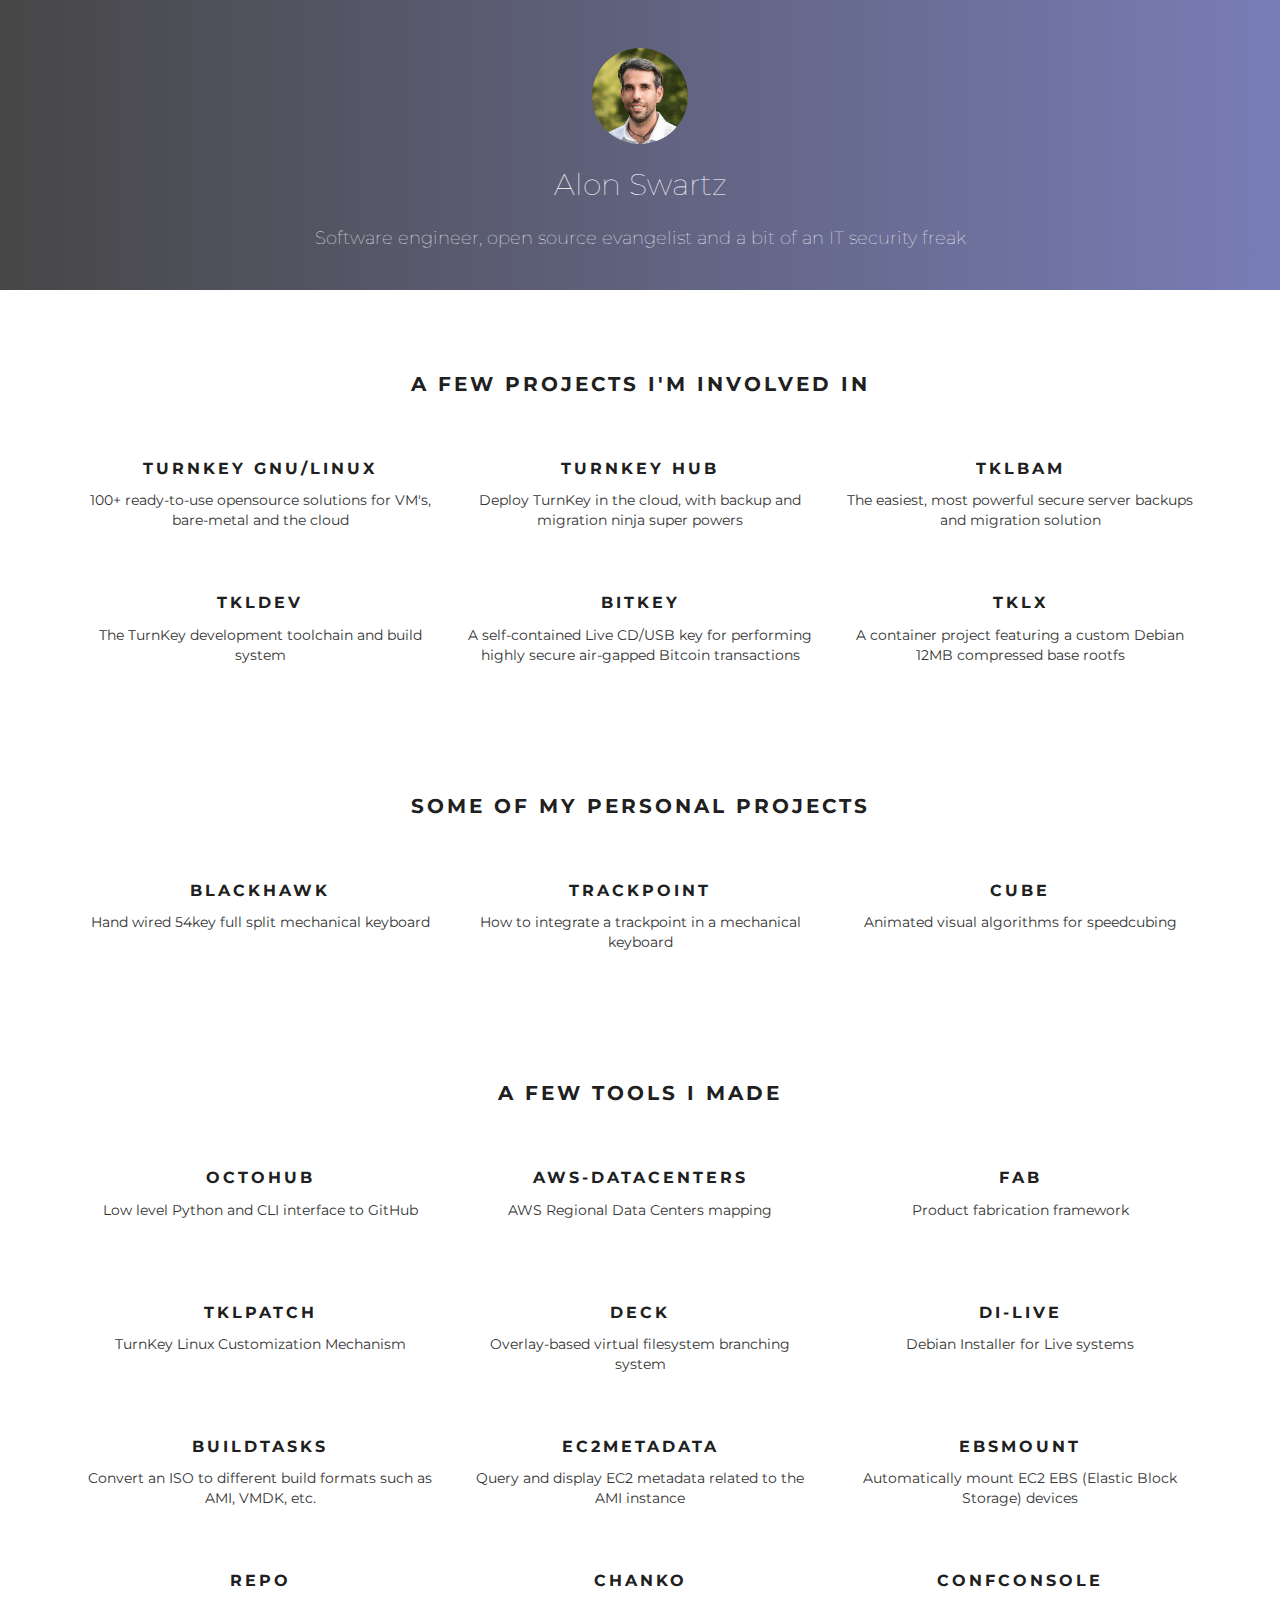
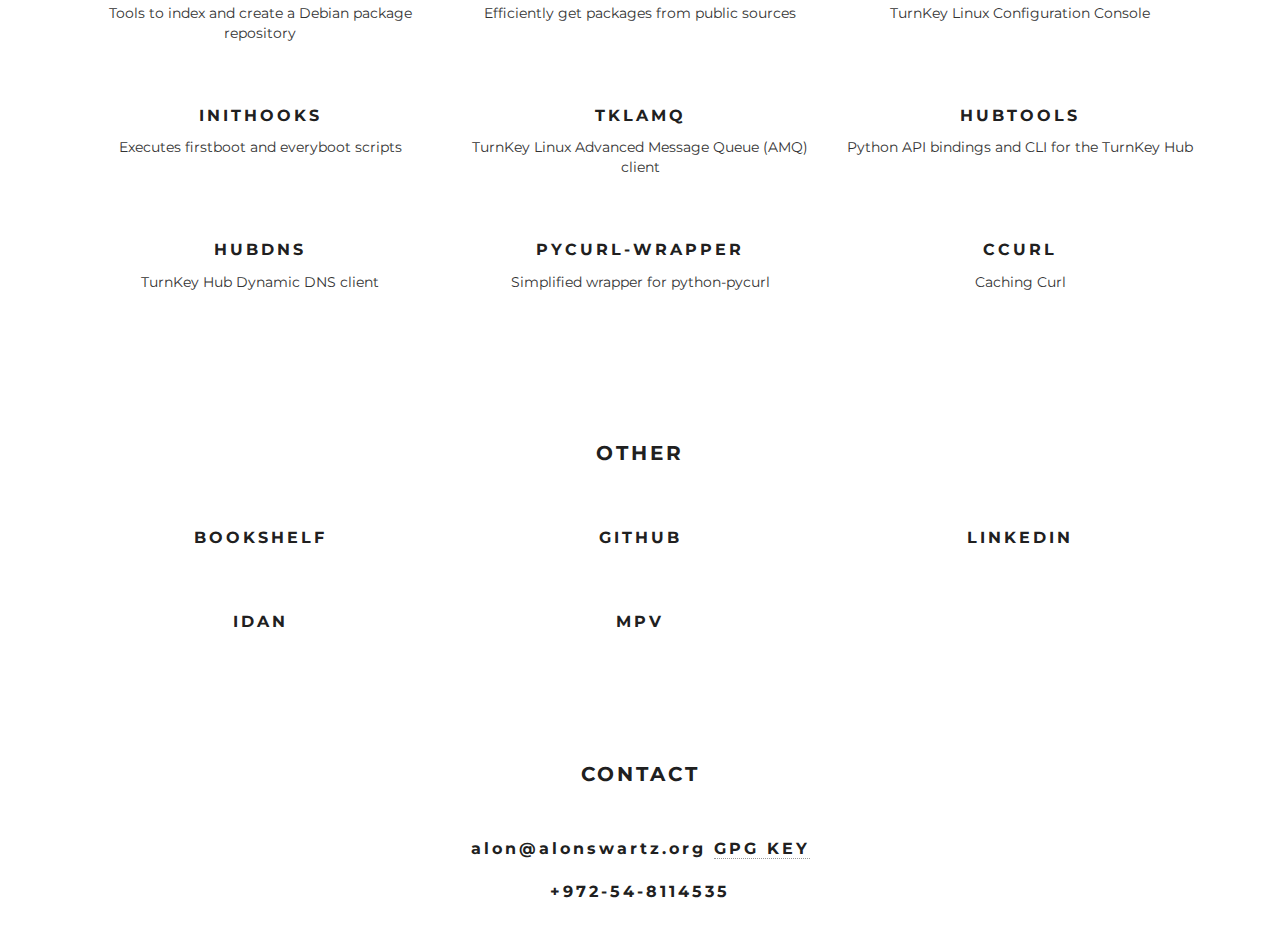
==== commit 158c86ee: "fix: mixed content on https" ====
--- a/index.html
+++ b/index.html
@@ -5,7 +5,7 @@
   <meta http-equiv="X-UA-Compatible" content="IE=edge">
   <meta name="viewport" content="width=device-width, initial-scale=1">
   <title>Alon Swartz</title>
-  <link href="http://netdna.bootstrapcdn.com/bootstrap/3.3.1/css/bootstrap.min.css" rel="stylesheet" type="text/css">
+  <link href="https://netdna.bootstrapcdn.com/bootstrap/3.3.1/css/bootstrap.min.css" rel="stylesheet" type="text/css">
 <link href="https://fonts.googleapis.com/css?family=Lora|Montserrat:400,500,600,700|Open+Sans:400,400i,700" rel="stylesheet">
   <link rel="stylesheet" href="./css/style.css" type="text/css">
   <link rel="shortcut icon" href="./img/favicon.ico">
--- a/css/style.css
+++ b/css/style.css
@@ -72,7 +72,7 @@
   margin-bottom: 10px;
 }
 .project p {
-  min-height: 39px;
+  min-height: 40px;
 }
 
 #contact h3 {
